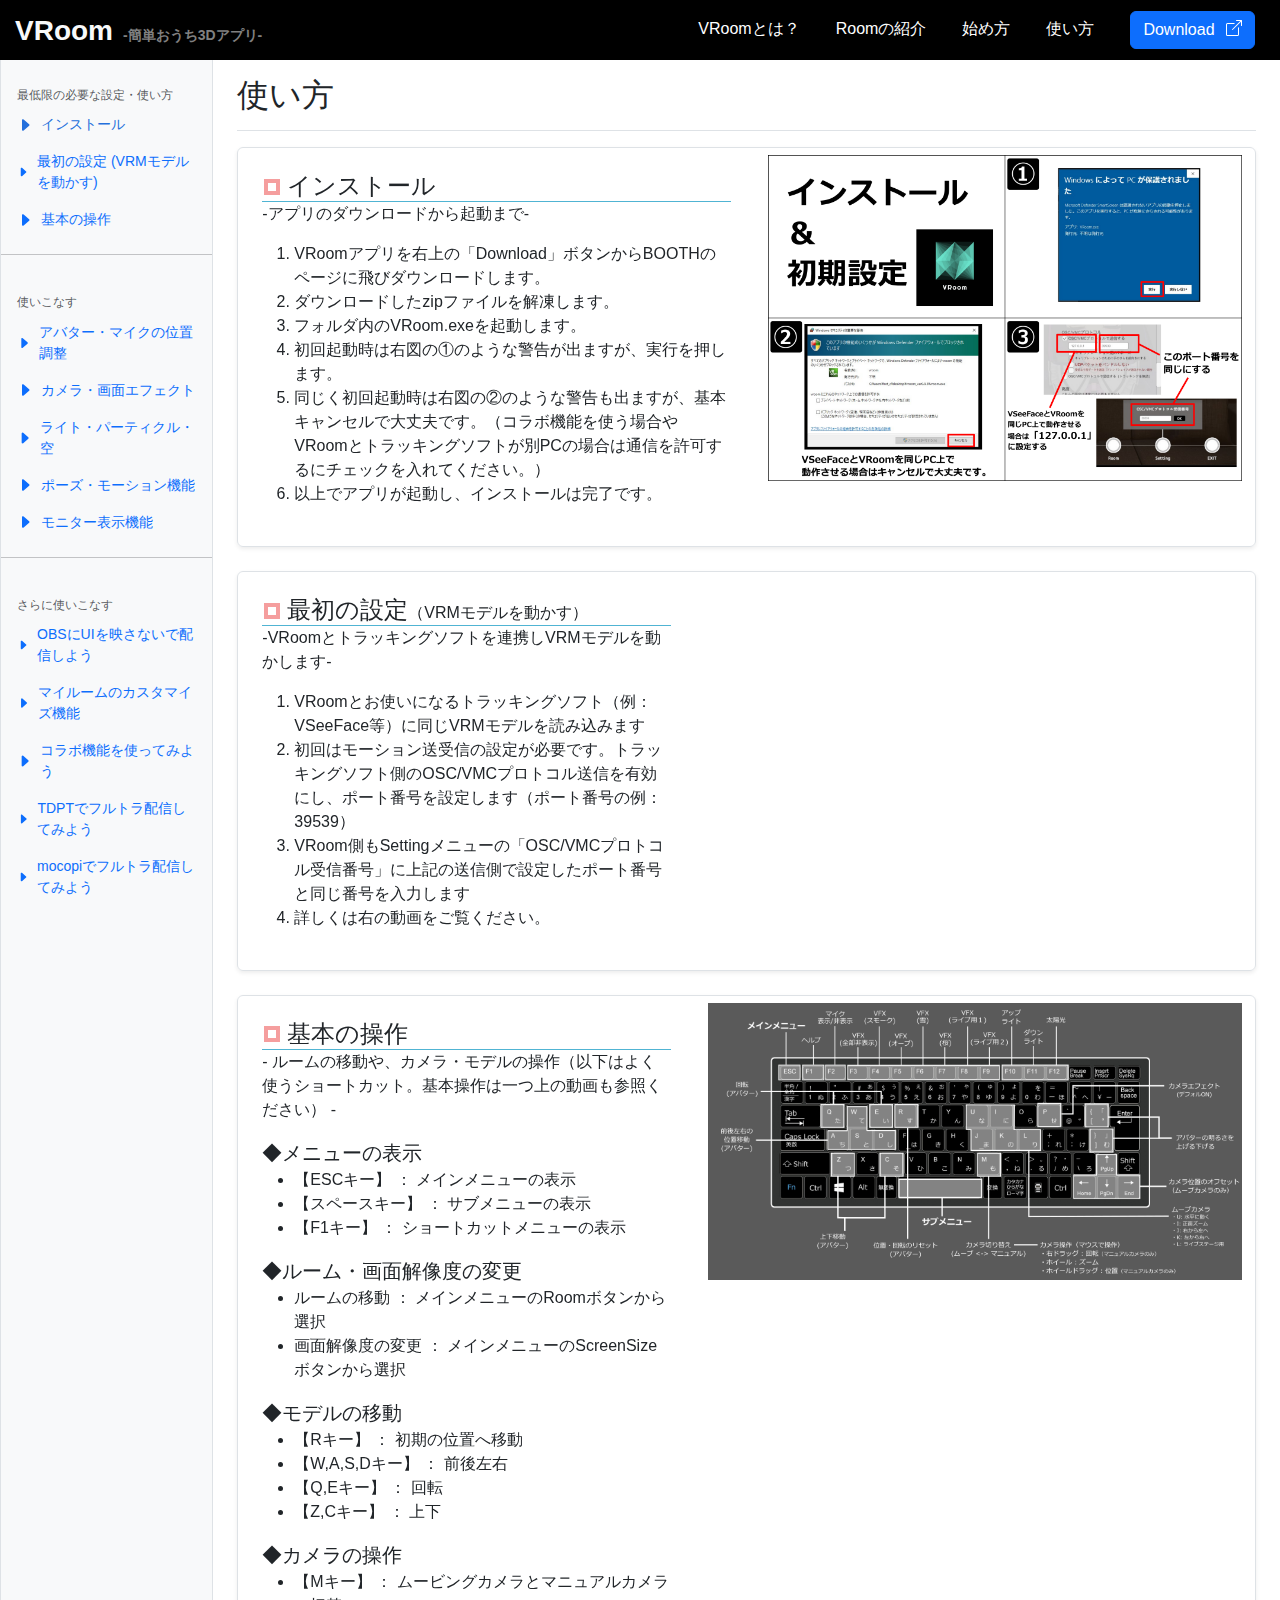
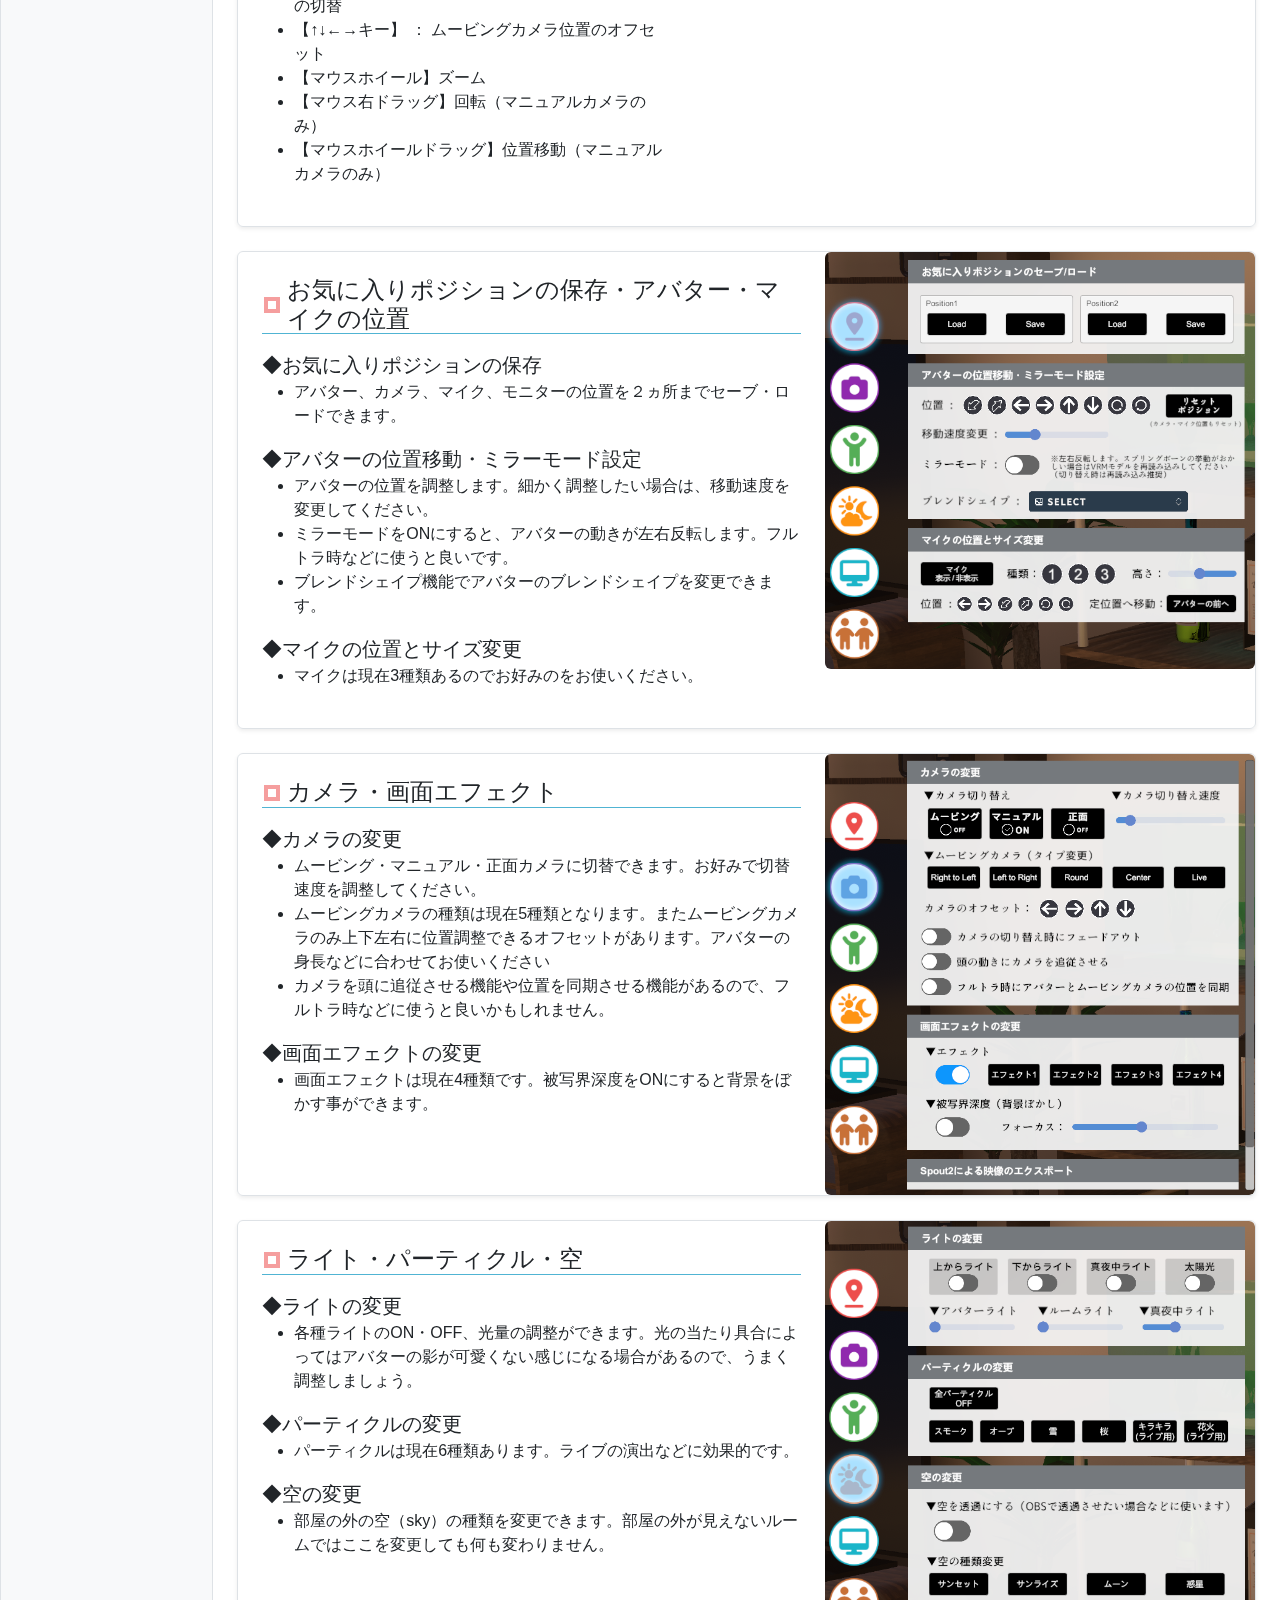
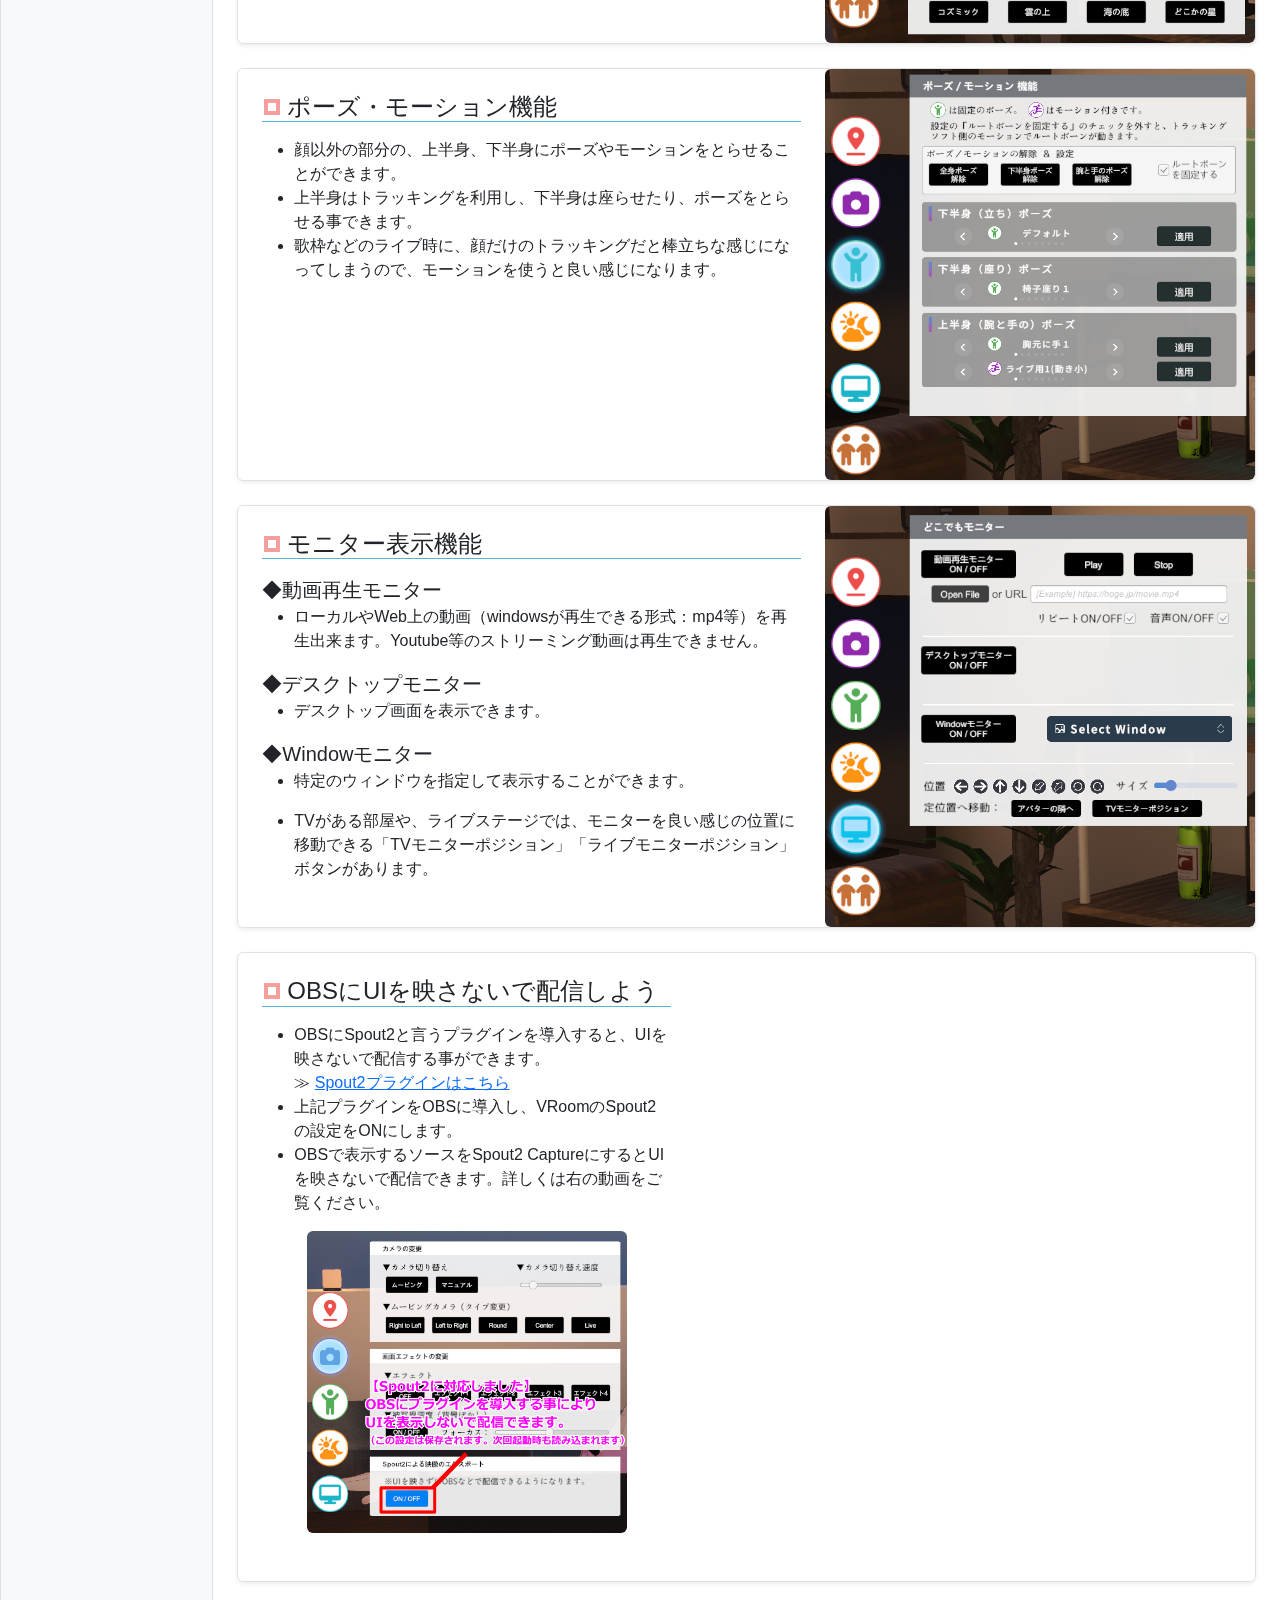
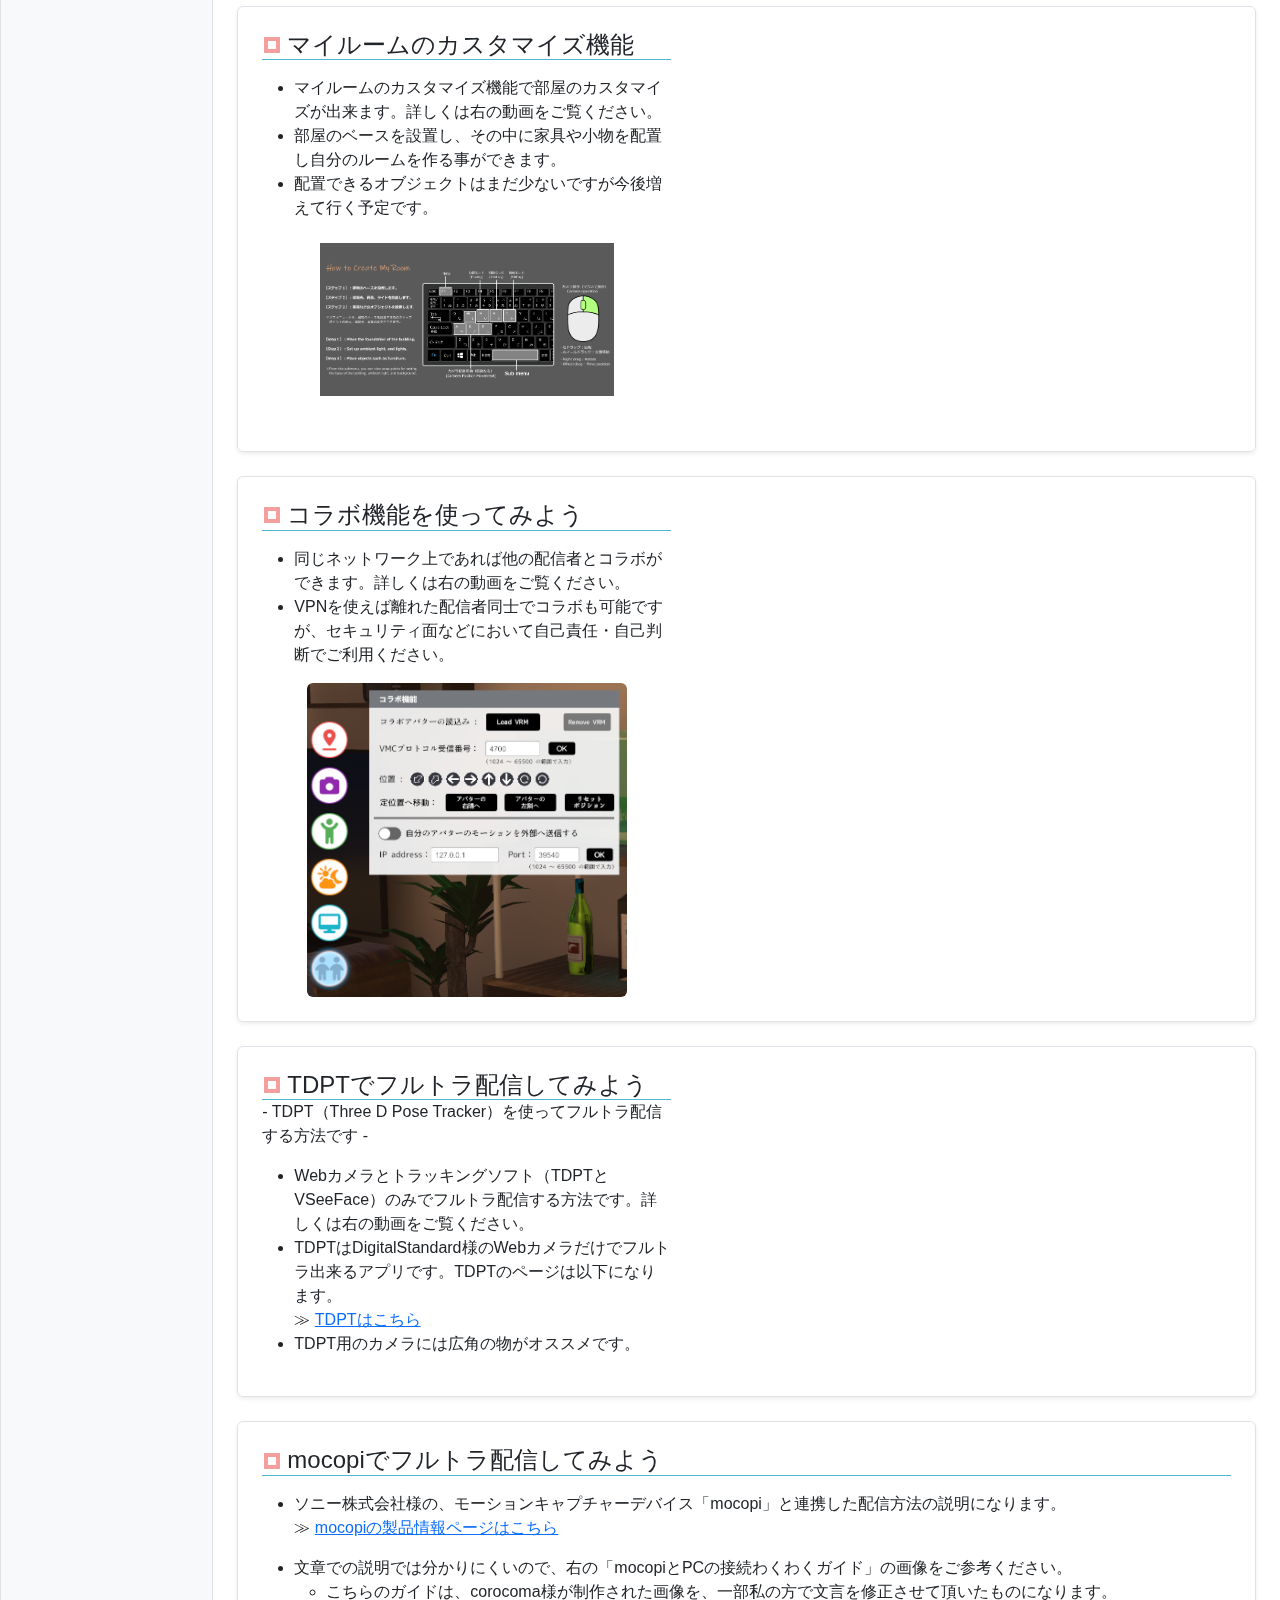
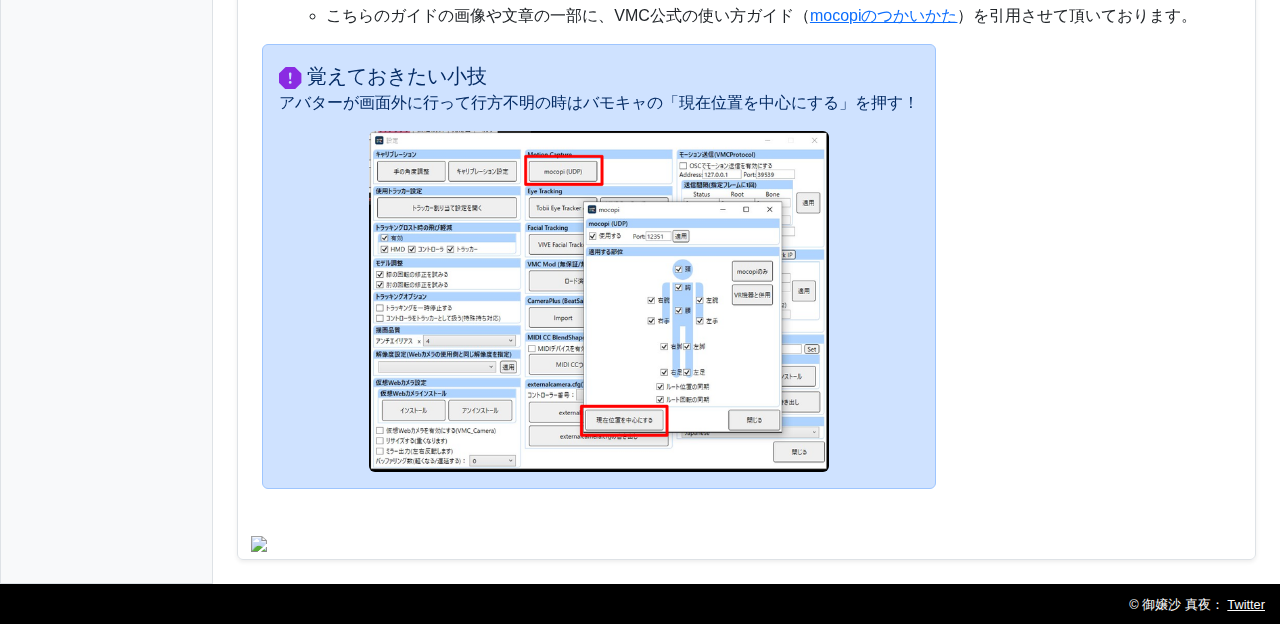
==== howto.html @ 3492fc5d "first release" ====
<!DOCTYPE html>
<html lang="ja">

<head>
  <title>VRoomの紹介</title>
  <link href="./bootstrap/bootstrap.min.css" rel="stylesheet" />
  <script src="./bootstrap/bootstrap.bundle.min.js"></script>
  <link rel="stylesheet" href="./main.css" />
</head>

<body>

  <div class="header fixed-top">
    <div class="float-start header_title"><a class="link-light" style="text-decoration: none;"
        href="./index.html">VRoom<span class="header_subtitle">-簡単おうち3Dアプリ-</span></a></div>
    <div class="float-end">
      <ul class="nav nav-underline">
        <li class="nav-item">
          <a class="nav-link" href="./index.html#1">VRoomとは？</a>
        </li>
        <li class="nav-item">
          <a class="nav-link" href="./index.html#2">Roomの紹介</a>
        </li>
        <li class="nav-item">
          <a class="nav-link" href="./index.html#3">始め方</a>
        </li>
        <li class="nav-item">
          <a class="nav-link" href="./howto.html">使い方</a>
        </li>
        <li class="nav-item">
          <a class="btn btn-primary" href="https://ojousamaya.booth.pm/items/3949561" target="_blank"
            rel="noopener noreferrer">Download
            <svg xmlns="http://www.w3.org/2000/svg" width="16" height="16" style="margin:0 0 5px 7px;"
              fill="currentColor" class="bi bi-box-arrow-up-right" viewBox="0 0 16 16">
              <path fill-rule="evenodd"
                d="M8.636 3.5a.5.5 0 0 0-.5-.5H1.5A1.5 1.5 0 0 0 0 4.5v10A1.5 1.5 0 0 0 1.5 16h10a1.5 1.5 0 0 0 1.5-1.5V7.864a.5.5 0 0 0-1 0V14.5a.5.5 0 0 1-.5.5h-10a.5.5 0 0 1-.5-.5v-10a.5.5 0 0 1 .5-.5h6.636a.5.5 0 0 0 .5-.5z" />
              <path fill-rule="evenodd"
                d="M16 .5a.5.5 0 0 0-.5-.5h-5a.5.5 0 0 0 0 1h3.793L6.146 9.146a.5.5 0 1 0 .708.708L15 1.707V5.5a.5.5 0 0 0 1 0v-5z" />
            </svg>
          </a>
        </li>
      </ul>
    </div>
  </div>

  <div class="container-fluid">
    <div class="row">
      <div class="sidebar border border-right col-md-3 col-lg-2 p-0 bg-body-tertiary">
        <div class="offcanvas-lg offcanvas-end bg-body-tertiary" tabindex="-1" id="sidebarMenu"
          aria-labelledby="sidebarMenuLabel">
          <div class="offcanvas-header">
            <h5 class="offcanvas-title" id="sidebarMenuLabel">Company name</h5>
            <button type="button" class="btn-close" data-bs-dismiss="offcanvas" data-bs-target="#sidebarMenu"
              aria-label="Close"></button>
          </div>
          <div class="offcanvas-body d-md-flex flex-column p-0 pt-lg-3 overflow-y-auto">
            <ul class="nav flex-column">

              <h6
                class="sidebar-heading d-flex justify-content-between align-items-center px-3 mt-4 mb-1 text-body-secondary text-uppercase">
                <span>最低限の必要な設定・使い方</span>
              </h6>
              <li class="nav-item">
                <a class="nav-link d-flex align-items-center gap-2 active" aria-current="page" href="#install">
                  <svg xmlns="http://www.w3.org/2000/svg" width="16" height="16" fill="currentColor"
                    class="bi bi-caret-right-fill" viewBox="0 0 16 16">
                    <path
                      d="m12.14 8.753-5.482 4.796c-.646.566-1.658.106-1.658-.753V3.204a1 1 0 0 1 1.659-.753l5.48 4.796a1 1 0 0 1 0 1.506z" />
                  </svg>
                  インストール
                </a>
              </li>
              <li class="nav-item">
                <a class="nav-link d-flex align-items-center gap-2" href="#first">
                  <svg xmlns="http://www.w3.org/2000/svg" width="16" height="16" fill="currentColor"
                    class="bi bi-caret-right-fill" viewBox="0 0 16 16">
                    <path
                      d="m12.14 8.753-5.482 4.796c-.646.566-1.658.106-1.658-.753V3.204a1 1 0 0 1 1.659-.753l5.48 4.796a1 1 0 0 1 0 1.506z" />
                  </svg>
                  最初の設定 (VRMモデルを動かす)
                </a>
              </li>
              <li class="nav-item">
                <a class="nav-link d-flex align-items-center gap-2" href="#basic">
                  <svg xmlns="http://www.w3.org/2000/svg" width="16" height="16" fill="currentColor"
                    class="bi bi-caret-right-fill" viewBox="0 0 16 16">
                    <path
                      d="m12.14 8.753-5.482 4.796c-.646.566-1.658.106-1.658-.753V3.204a1 1 0 0 1 1.659-.753l5.48 4.796a1 1 0 0 1 0 1.506z" />
                  </svg>
                  基本の操作
                </a>
              </li>

              <hr class="my-3">
              <h6
                class="sidebar-heading d-flex justify-content-between align-items-center px-3 mt-4 mb-1 text-body-secondary text-uppercase">
                <span>使いこなす</span>
              </h6>
              <li class="nav-item">
                <a class="nav-link d-flex align-items-center gap-2" href="#avatar">
                  <svg xmlns="http://www.w3.org/2000/svg" width="16" height="16" fill="currentColor"
                    class="bi bi-caret-right-fill" viewBox="0 0 16 16">
                    <path
                      d="m12.14 8.753-5.482 4.796c-.646.566-1.658.106-1.658-.753V3.204a1 1 0 0 1 1.659-.753l5.48 4.796a1 1 0 0 1 0 1.506z" />
                  </svg>
                  アバター・マイクの位置調整
                </a>
              </li>
              <li class="nav-item">
                <a class="nav-link d-flex align-items-center gap-2" href="#camera">
                  <svg xmlns="http://www.w3.org/2000/svg" width="16" height="16" fill="currentColor"
                    class="bi bi-caret-right-fill" viewBox="0 0 16 16">
                    <path
                      d="m12.14 8.753-5.482 4.796c-.646.566-1.658.106-1.658-.753V3.204a1 1 0 0 1 1.659-.753l5.48 4.796a1 1 0 0 1 0 1.506z" />
                  </svg>
                  カメラ・画面エフェクト
                </a>
              </li>
              <li class="nav-item">
                <a class="nav-link d-flex align-items-center gap-2" href="#light">
                  <svg xmlns="http://www.w3.org/2000/svg" width="16" height="16" fill="currentColor"
                    class="bi bi-caret-right-fill" viewBox="0 0 16 16">
                    <path
                      d="m12.14 8.753-5.482 4.796c-.646.566-1.658.106-1.658-.753V3.204a1 1 0 0 1 1.659-.753l5.48 4.796a1 1 0 0 1 0 1.506z" />
                  </svg>
                  ライト・パーティクル・空
                </a>
              </li>
              <li class="nav-item">
                <a class="nav-link d-flex align-items-center gap-2" href="#pose">
                  <svg xmlns="http://www.w3.org/2000/svg" width="16" height="16" fill="currentColor"
                    class="bi bi-caret-right-fill" viewBox="0 0 16 16">
                    <path
                      d="m12.14 8.753-5.482 4.796c-.646.566-1.658.106-1.658-.753V3.204a1 1 0 0 1 1.659-.753l5.48 4.796a1 1 0 0 1 0 1.506z" />
                  </svg>
                  ポーズ・モーション機能
                </a>
              </li>
              <li class="nav-item">
                <a class="nav-link d-flex align-items-center gap-2" href="#monitor">
                  <svg xmlns="http://www.w3.org/2000/svg" width="16" height="16" fill="currentColor"
                    class="bi bi-caret-right-fill" viewBox="0 0 16 16">
                    <path
                      d="m12.14 8.753-5.482 4.796c-.646.566-1.658.106-1.658-.753V3.204a1 1 0 0 1 1.659-.753l5.48 4.796a1 1 0 0 1 0 1.506z" />
                  </svg>
                  モニター表示機能
                </a>
              </li>

              <hr class="my-3">
              <h6
                class="sidebar-heading d-flex justify-content-between align-items-center px-3 mt-4 mb-1 text-body-secondary text-uppercase">
                <span>さらに使いこなす</span>
              </h6>
              <li class="nav-item">
                <a class="nav-link d-flex align-items-center gap-2" href="#spout">
                  <svg xmlns="http://www.w3.org/2000/svg" width="16" height="16" fill="currentColor"
                    class="bi bi-caret-right-fill" viewBox="0 0 16 16">
                    <path
                      d="m12.14 8.753-5.482 4.796c-.646.566-1.658.106-1.658-.753V3.204a1 1 0 0 1 1.659-.753l5.48 4.796a1 1 0 0 1 0 1.506z" />
                  </svg>
                  OBSにUIを映さないで配信しよう
                </a>
              </li>
              <li class="nav-item">
                <a class="nav-link d-flex align-items-center gap-2" href="#customize">
                  <svg xmlns="http://www.w3.org/2000/svg" width="16" height="16" fill="currentColor"
                    class="bi bi-caret-right-fill" viewBox="0 0 16 16">
                    <path
                      d="m12.14 8.753-5.482 4.796c-.646.566-1.658.106-1.658-.753V3.204a1 1 0 0 1 1.659-.753l5.48 4.796a1 1 0 0 1 0 1.506z" />
                  </svg>
                  マイルームのカスタマイズ機能
                </a>
              </li>
              <li class="nav-item">
                <a class="nav-link d-flex align-items-center gap-2" href="#collabo">
                  <svg xmlns="http://www.w3.org/2000/svg" width="16" height="16" fill="currentColor"
                    class="bi bi-caret-right-fill" viewBox="0 0 16 16">
                    <path
                      d="m12.14 8.753-5.482 4.796c-.646.566-1.658.106-1.658-.753V3.204a1 1 0 0 1 1.659-.753l5.48 4.796a1 1 0 0 1 0 1.506z" />
                  </svg>
                  コラボ機能を使ってみよう
                </a>
              </li>
              <li class="nav-item">
                <a class="nav-link d-flex align-items-center gap-2" href="#tdpt_full">
                  <svg xmlns="http://www.w3.org/2000/svg" width="16" height="16" fill="currentColor"
                    class="bi bi-caret-right-fill" viewBox="0 0 16 16">
                    <path
                      d="m12.14 8.753-5.482 4.796c-.646.566-1.658.106-1.658-.753V3.204a1 1 0 0 1 1.659-.753l5.48 4.796a1 1 0 0 1 0 1.506z" />
                  </svg>
                  TDPTでフルトラ配信してみよう
                </a>
              </li>
              <li class="nav-item">
                <a class="nav-link d-flex align-items-center gap-2" href="#">
                  <svg xmlns="http://www.w3.org/2000/svg" width="16" height="16" fill="currentColor"
                    class="bi bi-caret-right-fill" viewBox="0 0 16 16">
                    <path
                      d="m12.14 8.753-5.482 4.796c-.646.566-1.658.106-1.658-.753V3.204a1 1 0 0 1 1.659-.753l5.48 4.796a1 1 0 0 1 0 1.506z" />
                  </svg>
                  mocopiでフルトラ配信してみよう
                </a>
              </li>


            </ul>
          </div>
        </div>
      </div>

      <main class="howto col-md-9 ms-sm-auto col-lg-10 px-md-4">
        <div
          class="d-flex justify-content-between flex-wrap flex-md-nowrap align-items-center pt-3 pb-2 mb-3 border-bottom"
          style="margin-top: 60px;">
          <h1 class="h2">使い方</h1>
        </div>

        <div id="install"
          class="row g-0 border rounded overflow-hidden flex-md-row mb-4 shadow-sm h-md-250 position-relative">
          <div class="col p-4 d-flex flex-column position-static">
            <h4 class="mb-0">インストール</h4>
            <p class="card-text mb-6">-アプリのダウンロードから起動まで-</p>
            <ol>
              <li>VRoomアプリを右上の「Download」ボタンからBOOTHのページに飛びダウンロードします。</li>
              <li>ダウンロードしたzipファイルを解凍します。</li>
              <li>フォルダ内のVRoom.exeを起動します。</li>
              <li>初回起動時は右図の①のような警告が出ますが、実行を押します。</li>
              <li>同じく初回起動時は右図の②のような警告も出ますが、基本キャンセルで大丈夫です。（コラボ機能を使う場合やVRoomとトラッキングソフトが別PCの場合は通信を許可するにチェックを入れてください。）</li>
              <li>以上でアプリが起動し、インストールは完了です。</li>
            </ol>
          </div>
          <div class="col-auto d-none d-lg-block">
            <img src="./images/install.png" data-bs-toggle="modal" data-bs-target="#installModal"
              class="btn d-block rounded mx-auto" width="500px" />
            <!-- Modal -->
            <div class="modal fade" id="installModal" tabindex="-1" aria-labelledby="installModalLabel"
              aria-hidden="true">
              <div class="modal-dialog modal-dialog-centered modal-xl">
                <div class="modal-content">
                  <div class="modal-header">
                    <button type="button" class="btn-close" data-bs-dismiss="modal" aria-label="Close"></button>
                  </div>
                  <div class="modal-body">
                    <img src="./images/install.png" width="100%" />
                  </div>
                </div>
              </div>
            </div>
          </div>
        </div>

        <div id="first"
          class="row g-0 border rounded overflow-hidden flex-md-row mb-4 shadow-sm h-md-250 position-relative">
          <div class="col p-4 d-flex flex-column position-static">
            <h4 class="mb-0">最初の設定<span style="font-size: 1rem;">（VRMモデルを動かす）</span></h4>
            <p class="card-text mb-6">-VRoomとトラッキングソフトを連携しVRMモデルを動かします-</p>
            <ol>
              <li>VRoomとお使いになるトラッキングソフト（例：VSeeFace等）に同じVRMモデルを読み込みます</li>
              <li>初回はモーション送受信の設定が必要です。トラッキングソフト側のOSC/VMCプロトコル送信を有効にし、ポート番号を設定します（ポート番号の例：39539）</li>
              <li>VRoom側もSettingメニューの「OSC/VMCプロトコル受信番号」に上記の送信側で設定したポート番号と同じ番号を入力します</li>
              <li>詳しくは右の動画をご覧ください。</li>
            </ol>
          </div>
          <div class="col-auto d-none d-lg-block">
            <iframe width="560" height="315" src="https://www.youtube.com/embed/WqyKsL5DUWA?si=1Ex30fjyi0sqAFz3"
              title="YouTube video player" frameborder="0"
              allow="accelerometer; autoplay; clipboard-write; encrypted-media; gyroscope; picture-in-picture; web-share"
              allowfullscreen></iframe>
          </div>
        </div>

        <div id="basic"
          class="row g-0 border rounded overflow-hidden flex-md-row mb-4 shadow-sm h-md-250 position-relative">
          <div class="col p-4 d-flex flex-column position-static">
            <h4 class="mb-0">基本の操作</h4>
            <p class="card-text mb-6">- ルームの移動や、カメラ・モデルの操作（以下はよく使うショートカット。基本操作は一つ上の動画も参照ください） -</p>
            <div class="lead">◆メニューの表示</div>
            <ul>
              <li>【ESCキー】 ： メインメニューの表示</li>
              <li>【スペースキー】 ： サブメニューの表示</li>
              <li>【F1キー】 ： ショートカットメニューの表示</li>
            </ul>
            <div class="lead">◆ルーム・画面解像度の変更</div>
            <ul>
              <li>ルームの移動 ： メインメニューのRoomボタンから選択</li>
              <li>画面解像度の変更 ： メインメニューのScreenSizeボタンから選択</li>
            </ul>
            <div class="lead">◆モデルの移動</div>
            <ul>
              <li>【Rキー】 ： 初期の位置へ移動</li>
              <li>【W,A,S,Dキー】 ： 前後左右</li>
              <li>【Q,Eキー】 ： 回転</li>
              <li>【Z,Cキー】 ： 上下</li>
            </ul>
            <div class="lead">◆カメラの操作</div>
            <ul>
              <li>【Mキー】 ： ムービングカメラとマニュアルカメラの切替</li>
              <li>【↑↓←→キー】 ： ムービングカメラ位置のオフセット</li>
              <li>【マウスホイール】ズーム</li>
              <li>【マウス右ドラッグ】回転（マニュアルカメラのみ）</li>
              <li>【マウスホイールドラッグ】位置移動（マニュアルカメラのみ）</li>
            </ul>
          </div>
          <div class="col-auto d-none d-lg-block">
            <img src="./images/shortcut.png" data-bs-toggle="modal" data-bs-target="#shortcutlModal"
              class="btn d-block rounded mx-auto" width="560px" />
            <!-- Modal -->
            <div class="modal fade" id="shortcutlModal" tabindex="-1" aria-hidden="true">
              <div class="modal-dialog modal-dialog-centered modal-xl">
                <div class="modal-content">
                  <div class="modal-header">
                    <button type="button" class="btn-close" data-bs-dismiss="modal" aria-label="Close"></button>
                  </div>
                  <div class="modal-body">
                    <img src="./images/shortcut.png" width="100%" />
                  </div>
                </div>
              </div>
            </div>
          </div>
        </div>

        <div id="avatar"
          class="row g-0 border rounded overflow-hidden flex-md-row mb-4 shadow-sm h-md-250 position-relative">
          <div class="col p-4 d-flex flex-column position-static">
            <h4 class="mb-0">お気に入りポジションの保存・アバター・マイクの位置</h4>
            <p class="card-text mb-6"></p>
            <div class="lead">◆お気に入りポジションの保存</div>
            <ul>
              <li>アバター、カメラ、マイク、モニターの位置を２ヵ所までセーブ・ロードできます。</li>
            </ul>
            <div class="lead">◆アバターの位置移動・ミラーモード設定</div>
            <ul>
              <li>アバターの位置を調整します。細かく調整したい場合は、移動速度を変更してください。</li>
              <li>ミラーモードをONにすると、アバターの動きが左右反転します。フルトラ時などに使うと良いです。</li>
              <li>ブレンドシェイプ機能でアバターのブレンドシェイプを変更できます。</li>
            </ul>
            <div class="lead">◆マイクの位置とサイズ変更</div>
            <ul>
              <li>マイクは現在3種類あるのでお好みのをお使いください。</li>
            </ul>
          </div>
          <div class="col-auto d-none d-lg-block">
            <img src="./images/avatar.png" class="d-block rounded mx-auto" width="430px" />
          </div>
        </div>

        <div id="camera"
          class="row g-0 border rounded overflow-hidden flex-md-row mb-4 shadow-sm h-md-250 position-relative">
          <div class="col p-4 d-flex flex-column position-static">
            <h4 class="mb-0">カメラ・画面エフェクト</h4>
            <p class="card-text mb-6"></p>
            <div class="lead">◆カメラの変更</div>
            <ul>
              <li>ムービング・マニュアル・正面カメラに切替できます。お好みで切替速度を調整してください。</li>
              <li>ムービングカメラの種類は現在5種類となります。またムービングカメラのみ上下左右に位置調整できるオフセットがあります。アバターの身長などに合わせてお使いください</li>
              <li>カメラを頭に追従させる機能や位置を同期させる機能があるので、フルトラ時などに使うと良いかもしれません。</li>
            </ul>
            <div class="lead">◆画面エフェクトの変更</div>
            <ul>
              <li>画面エフェクトは現在4種類です。被写界深度をONにすると背景をぼかす事ができます。</li>
            </ul>
          </div>
          <div class="col-auto d-none d-lg-block">
            <img src="./images/camera.png" class="d-block rounded mx-auto" width="430px" />
          </div>
        </div>

        <div id="light"
          class="row g-0 border rounded overflow-hidden flex-md-row mb-4 shadow-sm h-md-250 position-relative">
          <div class="col p-4 d-flex flex-column position-static">
            <h4 class="mb-0">ライト・パーティクル・空</h4>
            <p class="card-text mb-6"></p>
            <div class="lead">◆ライトの変更</div>
            <ul>
              <li>各種ライトのON・OFF、光量の調整ができます。光の当たり具合によってはアバターの影が可愛くない感じになる場合があるので、うまく調整しましょう。</li>
            </ul>
            <div class="lead">◆パーティクルの変更</div>
            <ul>
              <li>パーティクルは現在6種類あります。ライブの演出などに効果的です。</li>
            </ul>
            <div class="lead">◆空の変更</div>
            <ul>
              <li>部屋の外の空（sky）の種類を変更できます。部屋の外が見えないルームではここを変更しても何も変わりません。</li>
            </ul>
          </div>
          <div class="col-auto d-none d-lg-block">
            <img src="./images/light.png" class="d-block rounded mx-auto" width="430px" />
          </div>
        </div>

        <div id="pose"
          class="row g-0 border rounded overflow-hidden flex-md-row mb-4 shadow-sm h-md-250 position-relative">
          <div class="col p-4 d-flex flex-column position-static">
            <h4 class="mb-0">ポーズ・モーション機能</h4>
            <p class="card-text mb-6"></p>
            <ul>
              <li>顔以外の部分の、上半身、下半身にポーズやモーションをとらせることができます。</li>
              <li>上半身はトラッキングを利用し、下半身は座らせたり、ポーズをとらせる事できます。</li>
              <li>歌枠などのライブ時に、顔だけのトラッキングだと棒立ちな感じになってしまうので、モーションを使うと良い感じになります。</li>
            </ul>
          </div>
          <div class="col-auto d-none d-lg-block">
            <img src="./images/pose.png" class="d-block rounded mx-auto" width="430px" />
          </div>
        </div>

        <div id="monitor"
          class="row g-0 border rounded overflow-hidden flex-md-row mb-4 shadow-sm h-md-250 position-relative">
          <div class="col p-4 d-flex flex-column position-static">
            <h4 class="mb-0">モニター表示機能</h4>
            <p class="card-text mb-6"></p>
            <div class="lead">◆動画再生モニター</div>
            <ul>
              <li>ローカルやWeb上の動画（windowsが再生できる形式：mp4等）を再生出来ます。Youtube等のストリーミング動画は再生できません。</li>
            </ul>
            <div class="lead">◆デスクトップモニター</div>
            <ul>
              <li>デスクトップ画面を表示できます。</li>
            </ul>
            <div class="lead">◆Windowモニター</div>
            <ul>
              <li>特定のウィンドウを指定して表示することができます。</li>
            </ul>
            <ul>
              <li>TVがある部屋や、ライブステージでは、モニターを良い感じの位置に移動できる「TVモニターポジション」「ライブモニターポジション」ボタンがあります。</li>
            </ul>
          </div>
          <div class="col-auto d-none d-lg-block">
            <img src="./images/monitor.png" class="d-block rounded mx-auto" width="430px" />
          </div>
        </div>

        <div id="spout"
          class="row g-0 border rounded overflow-hidden flex-md-row mb-4 shadow-sm h-md-250 position-relative">
          <div class="col p-4 d-flex flex-column position-static">
            <h4 class="mb-0">OBSにUIを映さないで配信しよう</h4>
            <p class="card-text mb-6"></p>
            <ul>
              <li>OBSにSpout2と言うプラグインを導入すると、UIを映さないで配信する事ができます。<br />
                ≫ <a href="https://github.com/Off-World-Live/obs-spout2-plugin/releases" target="_blank"
                  rel="noopener noreferrer">Spout2プラグインはこちら</a></li>
              <li>上記プラグインをOBSに導入し、VRoomのSpout2の設定をONにします。</li>
              <li>OBSで表示するソースをSpout2 CaptureにするとUIを映さないで配信できます。詳しくは右の動画をご覧ください。</li>
            </ul>
            <img src="./images/spout.png" class="d-block rounded mx-auto" width="320px" /><br />
          </div>
          <div class="col-auto d-none d-lg-block">
            <iframe width="560" height="315" src="https://www.youtube.com/embed/_XKl6-BYN8M?si=95vYWMEVdZ9kSv9m"
              title="YouTube video player" frameborder="0"
              allow="accelerometer; autoplay; clipboard-write; encrypted-media; gyroscope; picture-in-picture; web-share"
              allowfullscreen></iframe>
          </div>
        </div>

        <div id="customize"
          class="row g-0 border rounded overflow-hidden flex-md-row mb-4 shadow-sm h-md-250 position-relative">
          <div class="col p-4 d-flex flex-column position-static">
            <h4 class="mb-0">マイルームのカスタマイズ機能</h4>
            <p class="card-text mb-6"></p>
            <ul>
              <li>マイルームのカスタマイズ機能で部屋のカスタマイズが出来ます。詳しくは右の動画をご覧ください。</li>
              <li>部屋のベースを設置し、その中に家具や小物を配置し自分のルームを作る事ができます。</li>
              <li>配置できるオブジェクトはまだ少ないですが今後増えて行く予定です。</li>
            </ul>
            <img src="./images/Custom.png" data-bs-toggle="modal" data-bs-target="#customlModal"
              class="btn d-block rounded mx-auto" width="320px" /><br />
            <!-- Modal -->
            <div class="modal fade" id="customlModal" tabindex="-1" aria-hidden="true">
              <div class="modal-dialog modal-dialog-centered modal-xl">
                <div class="modal-content">
                  <div class="modal-header">
                    <button type="button" class="btn-close" data-bs-dismiss="modal" aria-label="Close"></button>
                  </div>
                  <div class="modal-body">
                    <img src="./images/Custom.png" width="100%" />
                  </div>
                </div>
              </div>
            </div>
          </div>
          <div class="col-auto d-none d-lg-block">
            <iframe width="560" height="315" src="https://www.youtube.com/embed/QtkTBb5yjyE?si=tveruBZmSBWZfxhO"
              title="YouTube video player" frameborder="0"
              allow="accelerometer; autoplay; clipboard-write; encrypted-media; gyroscope; picture-in-picture; web-share"
              allowfullscreen></iframe>
          </div>
        </div>

        <div id="collabo"
          class="row g-0 border rounded overflow-hidden flex-md-row mb-4 shadow-sm h-md-250 position-relative">
          <div class="col p-4 d-flex flex-column position-static">
            <h4 class="mb-0">コラボ機能を使ってみよう</h4>
            <p class="card-text mb-6"></p>
            <ul>
              <li>同じネットワーク上であれば他の配信者とコラボができます。詳しくは右の動画をご覧ください。</li>
              <li>VPNを使えば離れた配信者同士でコラボも可能ですが、セキュリティ面などにおいて自己責任・自己判断でご利用ください。</li>
            </ul>
            <img src="./images/collabo.png" class="d-block rounded mx-auto" width="320px" />
          </div>
          <div class="col-auto d-none d-lg-block">
            <iframe width="560" height="315" src="https://www.youtube.com/embed/qUDvor2fsSQ?si=wwQJN6MLGHhqMcwJ"
              title="YouTube video player" frameborder="0"
              allow="accelerometer; autoplay; clipboard-write; encrypted-media; gyroscope; picture-in-picture; web-share"
              allowfullscreen></iframe>
          </div>
        </div>

        <div id="tdpt_full"
          class="row g-0 border rounded overflow-hidden flex-md-row mb-4 shadow-sm h-md-250 position-relative">
          <div class="col p-4 d-flex flex-column position-static">
            <h4 class="mb-0">TDPTでフルトラ配信してみよう</h4>
            <p class="card-text mb-6">- TDPT（Three D Pose Tracker）を使ってフルトラ配信する方法です -</p>
            <ul>
              <li>Webカメラとトラッキングソフト（TDPTとVSeeFace）のみでフルトラ配信する方法です。詳しくは右の動画をご覧ください。</li>
              <li>TDPTはDigitalStandard様のWebカメラだけでフルトラ出来るアプリです。TDPTのページは以下になります。<br />
                ≫ <a href="https://digital-standard.booth.pm/items/3698596" target="_blank"
                  rel="noopener noreferrer">TDPTはこちら</a>
              </li>
              <li>TDPT用のカメラには広角の物がオススメです。</li>
            </ul>
          </div>
          <div class="col-auto d-none d-lg-block">
            <iframe width="560" height="315" src="https://www.youtube.com/embed/nK-a5Lmama8?si=vbHqQWAIzhHBELSb"
              title="YouTube video player" frameborder="0"
              allow="accelerometer; autoplay; clipboard-write; encrypted-media; gyroscope; picture-in-picture; web-share"
              allowfullscreen></iframe>
          </div>
        </div>


        <div id="" class="row g-0 border rounded overflow-hidden flex-md-row mb-4 shadow-sm h-md-250 position-relative">
          <div class="col p-4 d-flex flex-column position-static">
            <h4 class="mb-0">mocopiでフルトラ配信してみよう</h4>
            <p class="card-text mb-6"></p>
            <ul>
              <li>ソニー株式会社様の、モーションキャプチャーデバイス「mocopi」と連携した配信方法の説明になります。<br />
                ≫ <a href="https://www.sony.jp/mocopi/" target="_blank" rel="noopener noreferrer">mocopiの製品情報ページはこちら</a>
              </li>
            </ul>
            <ul>
              <li>文章での説明では分かりにくいので、右の「mocopiとPCの接続わくわくガイド」の画像をご参考ください。</li>
              <ul>
                <li>こちらのガイドは、corocoma様が制作された画像を、一部私の方で文言を修正させて頂いたものになります。</li>
                <li>こちらのガイドの画像や文章の一部に、VMC公式の使い方ガイド（<a
                    href="https://vmc.info/manual/mocopi%E3%81%AE%E3%81%A4%E3%81%8B%E3%81%84%E3%81%8B%E3%81%9F.html"
                    target="_blank" rel="noopener noreferrer">mocopiのつかいかた</a>）を引用させて頂いております。</li>
              </ul>
            </ul>
            <div class="alert alert-primary" role="alert" style="max-width:fit-content;">
              <div class="lead">
                <svg xmlns="http://www.w3.org/2000/svg" style="width: 1.4rem; height: 1.4rem; color:blueviolet;"
                  width="16" height="16" fill="currentColor" class="bi bi-exclamation-octagon-fill" viewBox="0 0 16 16">
                  <path
                    d="M11.46.146A.5.5 0 0 0 11.107 0H4.893a.5.5 0 0 0-.353.146L.146 4.54A.5.5 0 0 0 0 4.893v6.214a.5.5 0 0 0 .146.353l4.394 4.394a.5.5 0 0 0 .353.146h6.214a.5.5 0 0 0 .353-.146l4.394-4.394a.5.5 0 0 0 .146-.353V4.893a.5.5 0 0 0-.146-.353L11.46.146zM8 4c.535 0 .954.462.9.995l-.35 3.507a.552.552 0 0 1-1.1 0L7.1 4.995A.905.905 0 0 1 8 4zm.002 6a1 1 0 1 1 0 2 1 1 0 0 1 0-2z" />
                </svg>
                覚えておきたい小技
              </div>
              <p>アバターが画面外に行って行方不明の時はバモキャの「現在位置を中心にする」を押す！</p>
              <img src="./images/mocopi_tips.png" class="d-block rounded mx-auto" width="460px" />
            </div>
          </div>
          <div class="col-auto d-none d-lg-block">
            <img src="./images/mocopi.png" data-bs-toggle="modal" data-bs-target="#mocopilModal"
              class="btn d-block rounded mx-auto" width="500px" />
            <!-- Modal -->
            <div class="modal fade" id="mocopilModal" tabindex="-1" aria-hidden="true">
              <div class="modal-dialog modal-dialog-centered modal-xl">
                <div class="modal-content">
                  <div class="modal-header">
                    <button type="button" class="btn-close" data-bs-dismiss="modal" aria-label="Close"></button>
                  </div>
                  <div class="modal-body">
                    <img src="./images/mocopi.png" width="100%" />
                  </div>
                </div>
              </div>
            </div>
          </div>
        </div>

        <!-- <div id="" class="row g-0 border rounded overflow-hidden flex-md-row mb-4 shadow-sm h-md-250 position-relative">
          <div class="col p-4 d-flex flex-column position-static">
            <h4 class="mb-0">hogehoge</h4>
            <p class="card-text mb-6">-fugafuga-</p>
          </div>
          <div class="col-auto d-none d-lg-block">
            <img src="./images/top_001.png" class="d-block rounded mx-auto" width="300px" />
          </div>
        </div> -->

      </main>

    </div>
  </div>

  <div class="footer">
    <div class="float-end">
      © 御嬢沙 真夜：
      <a href="https://twitter.com/ojousa_ma_yo" target="_blank" rel="noopener noreferrer">Twitter</a>
    </div>
  </div>

</body>

</html>
---- main.css ----
body {
    font-family: -apple-system, BlinkMacSystemFont, Avenir, "Helvetica Neue", "Segoe UI", Arial, "ヒラギノ角ゴ ProN", "Hiragino Kaku Gothic ProN", メイリオ, Meiryo, "ＭＳ Ｐゴシック", sans-serif;
}

.header {
    height: 60px;
    line-height: 61px;
    background-color: black;
    color: white;
    padding: 0 15px;
}

.header .nav {
    --bs-nav-link-padding-x: 0;
    --bs-nav-link-padding-y: 0;
    --bs-nav-link-color: white;
    line-height: 57px;
}

.header .nav-item {
    padding: 0 10px;
}

.header .nav-link:hover {
    color: white;
}

.header_title {
    font-size: 28px;
    font-weight: bold;
}

.header_subtitle {
    font-size: 14px;
    color: gray;
    margin-left: 10px;
}

.main {
    padding: 60px 0;
}

.main .content {
    min-height: 500px;
}

.mycarousel {
    padding: 18px 0;
    background-color: silver;
}

.featurette-divider {
    margin: 35px 0;
}

/* index.html */

.top-explain {
    font-size: 1.2rem;
}

/* howto.html */
.howto h4 {
    border-bottom: 1px solid rgb(80, 180, 211);
    padding-left: 25px;
    position: relative;
}

.howto h4::before {
    top: 0px;
    left: 2px;
    content: "";
    position: absolute;
    bottom: 0;
    width: 16px;
    height: 16px;
    border: 4px solid #f59e9e;
    margin: auto;
}

/*
 * Sidebar
 */

.bi {
    display: inline-block;
    width: 1rem;
    height: 1rem;
}

@media (min-width: 768px) {
    .sidebar .offcanvas-lg {
        position: -webkit-sticky;
        position: sticky;
        top: 48px;
    }

    .navbar-search {
        display: block;
    }
}

.sidebar .nav-link {
    font-size: .875rem;
    font-weight: 500;
}

.sidebar .nav-link.active {
    color: #2470dc;
}

.sidebar-heading {
    font-size: .75rem;
}

.footer {
    font-size: 0.8rem;
    height: 40px;
    line-height: 41px;
    padding: 0 15px;
    background-color: black;
    color: white;
}

.footer a {
    color: white;
}
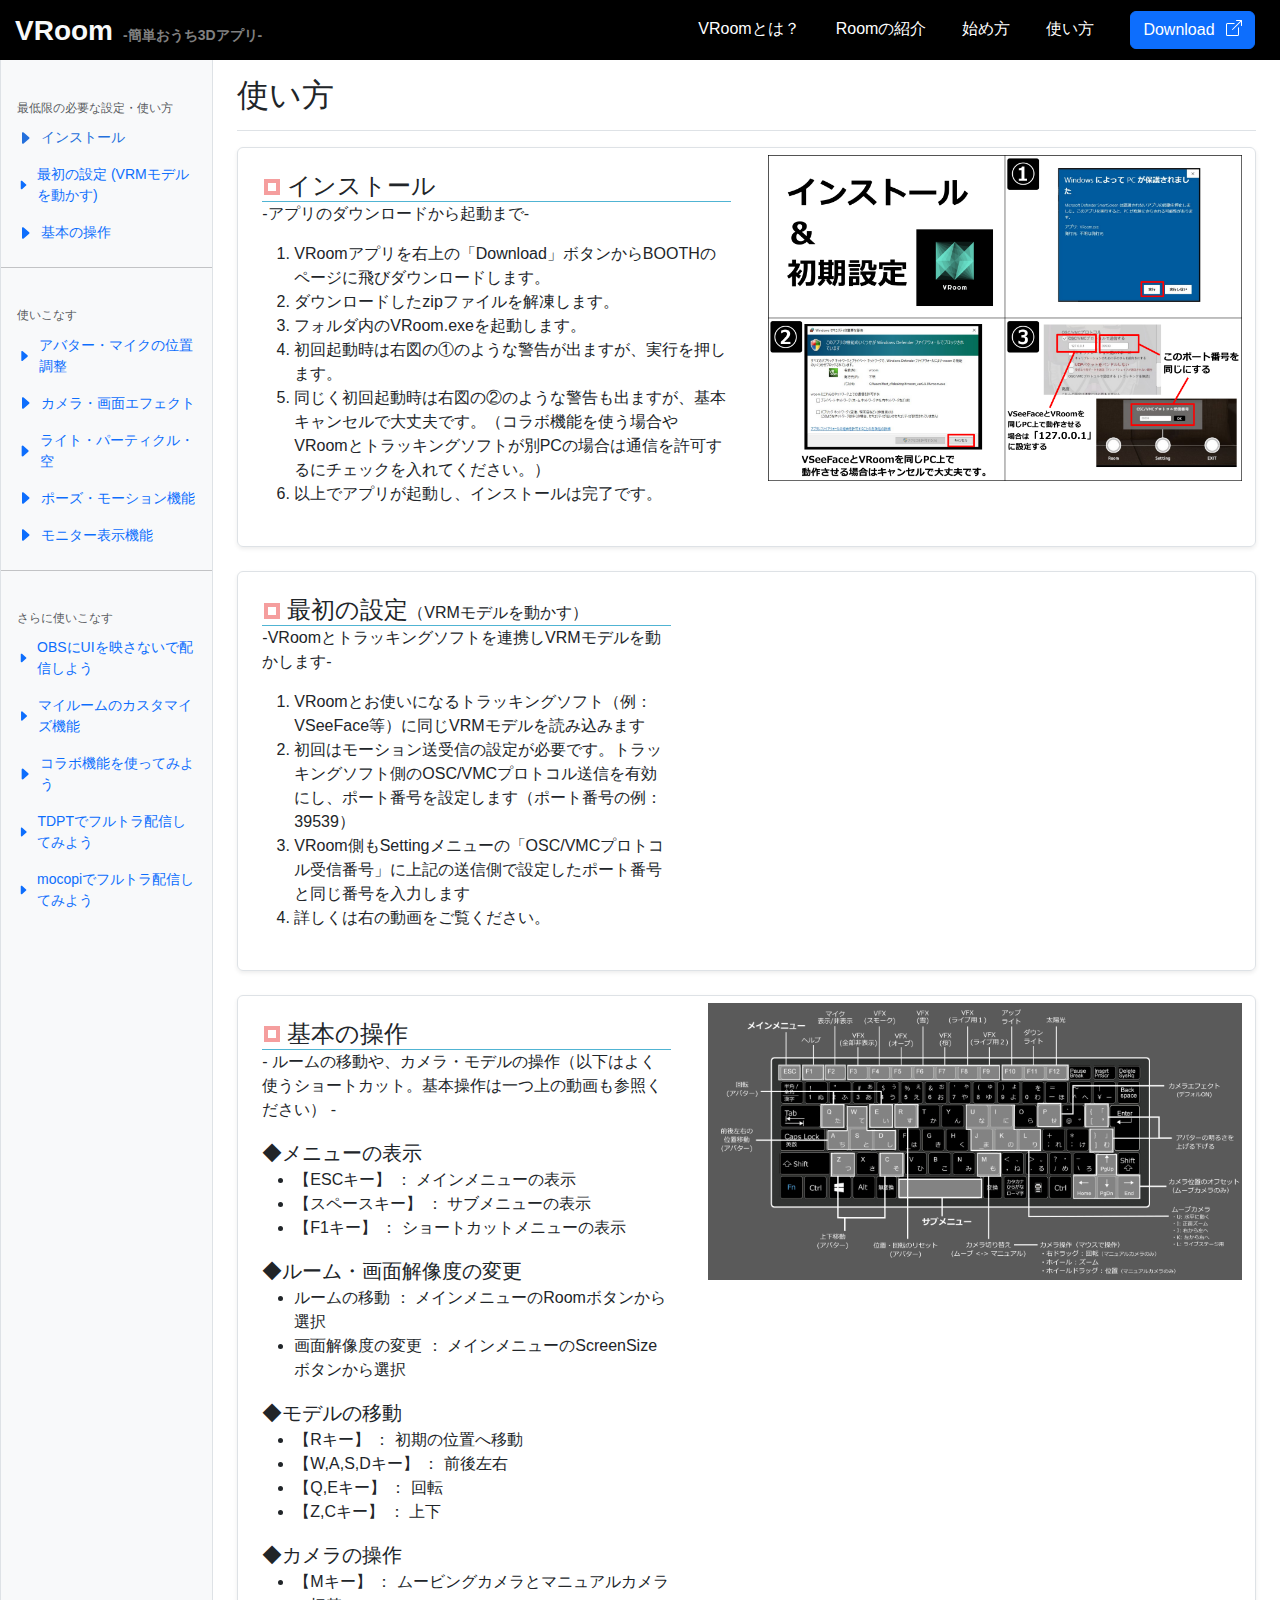
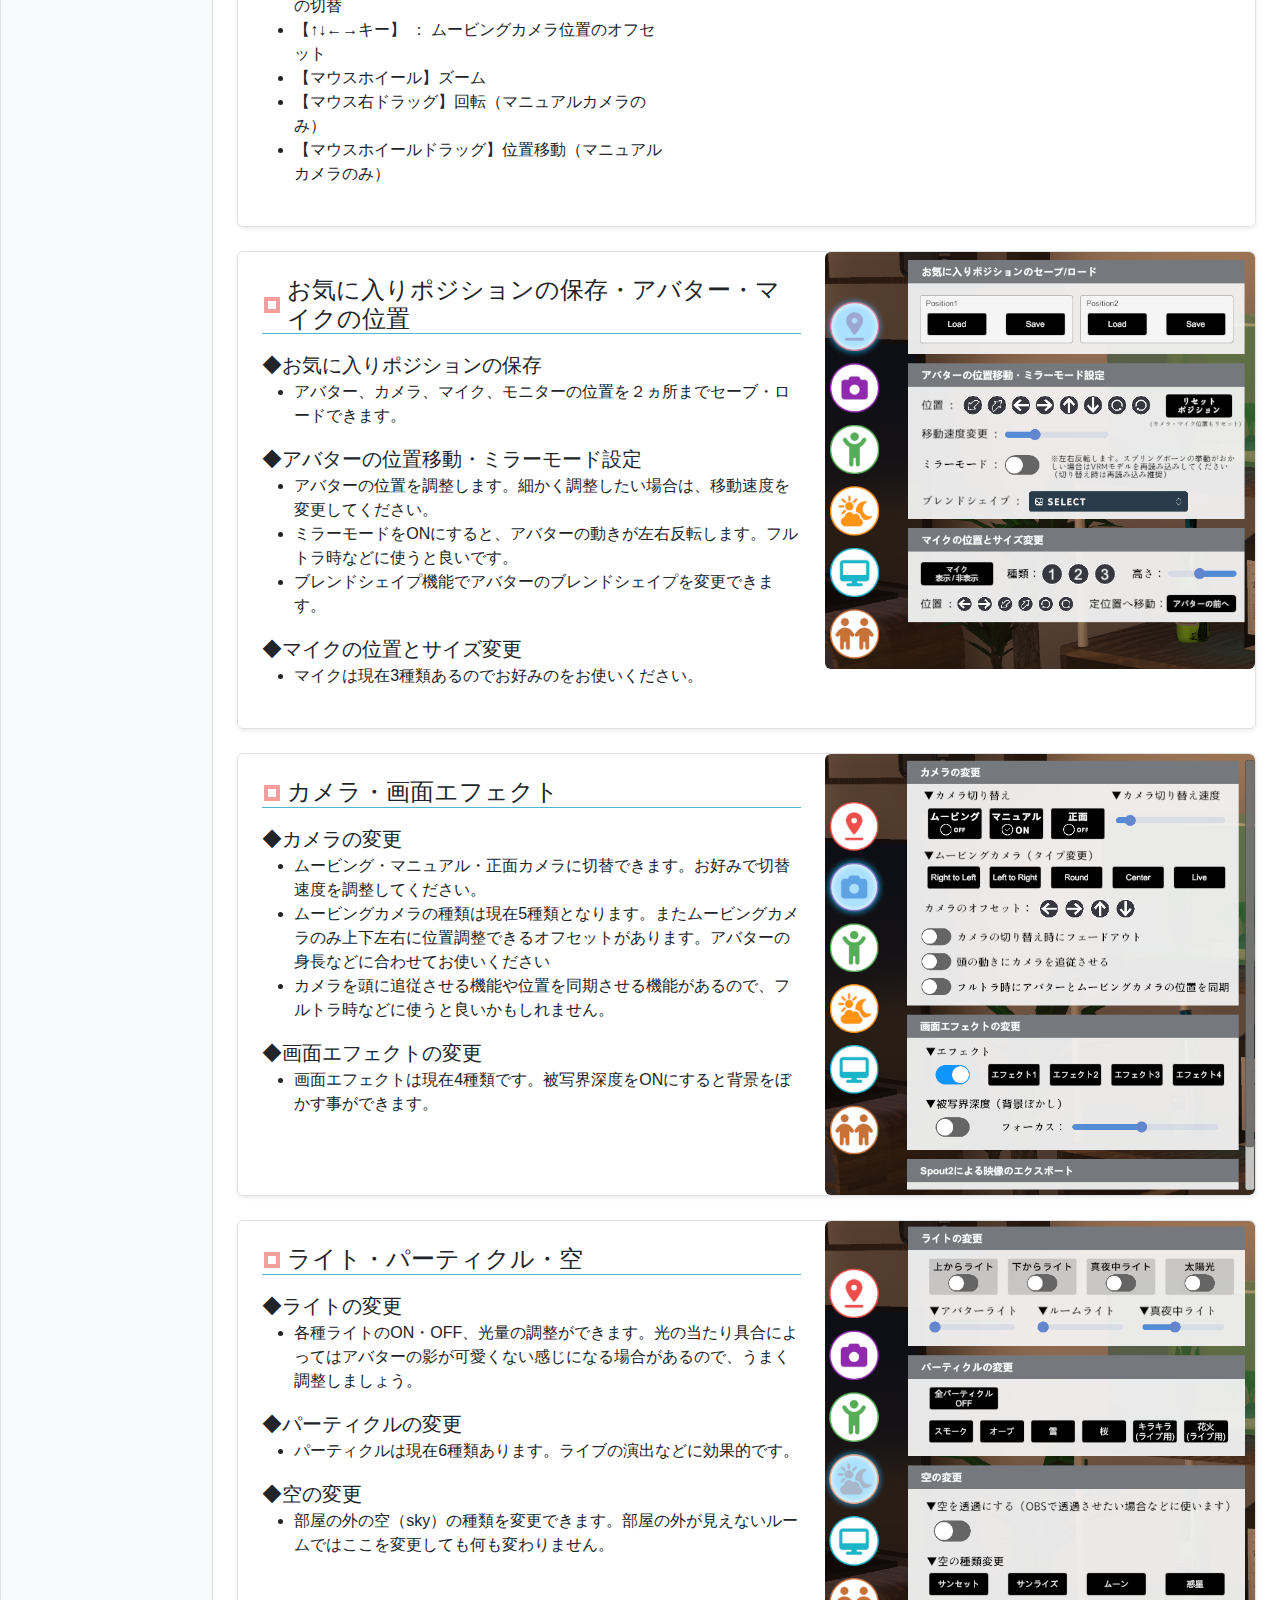
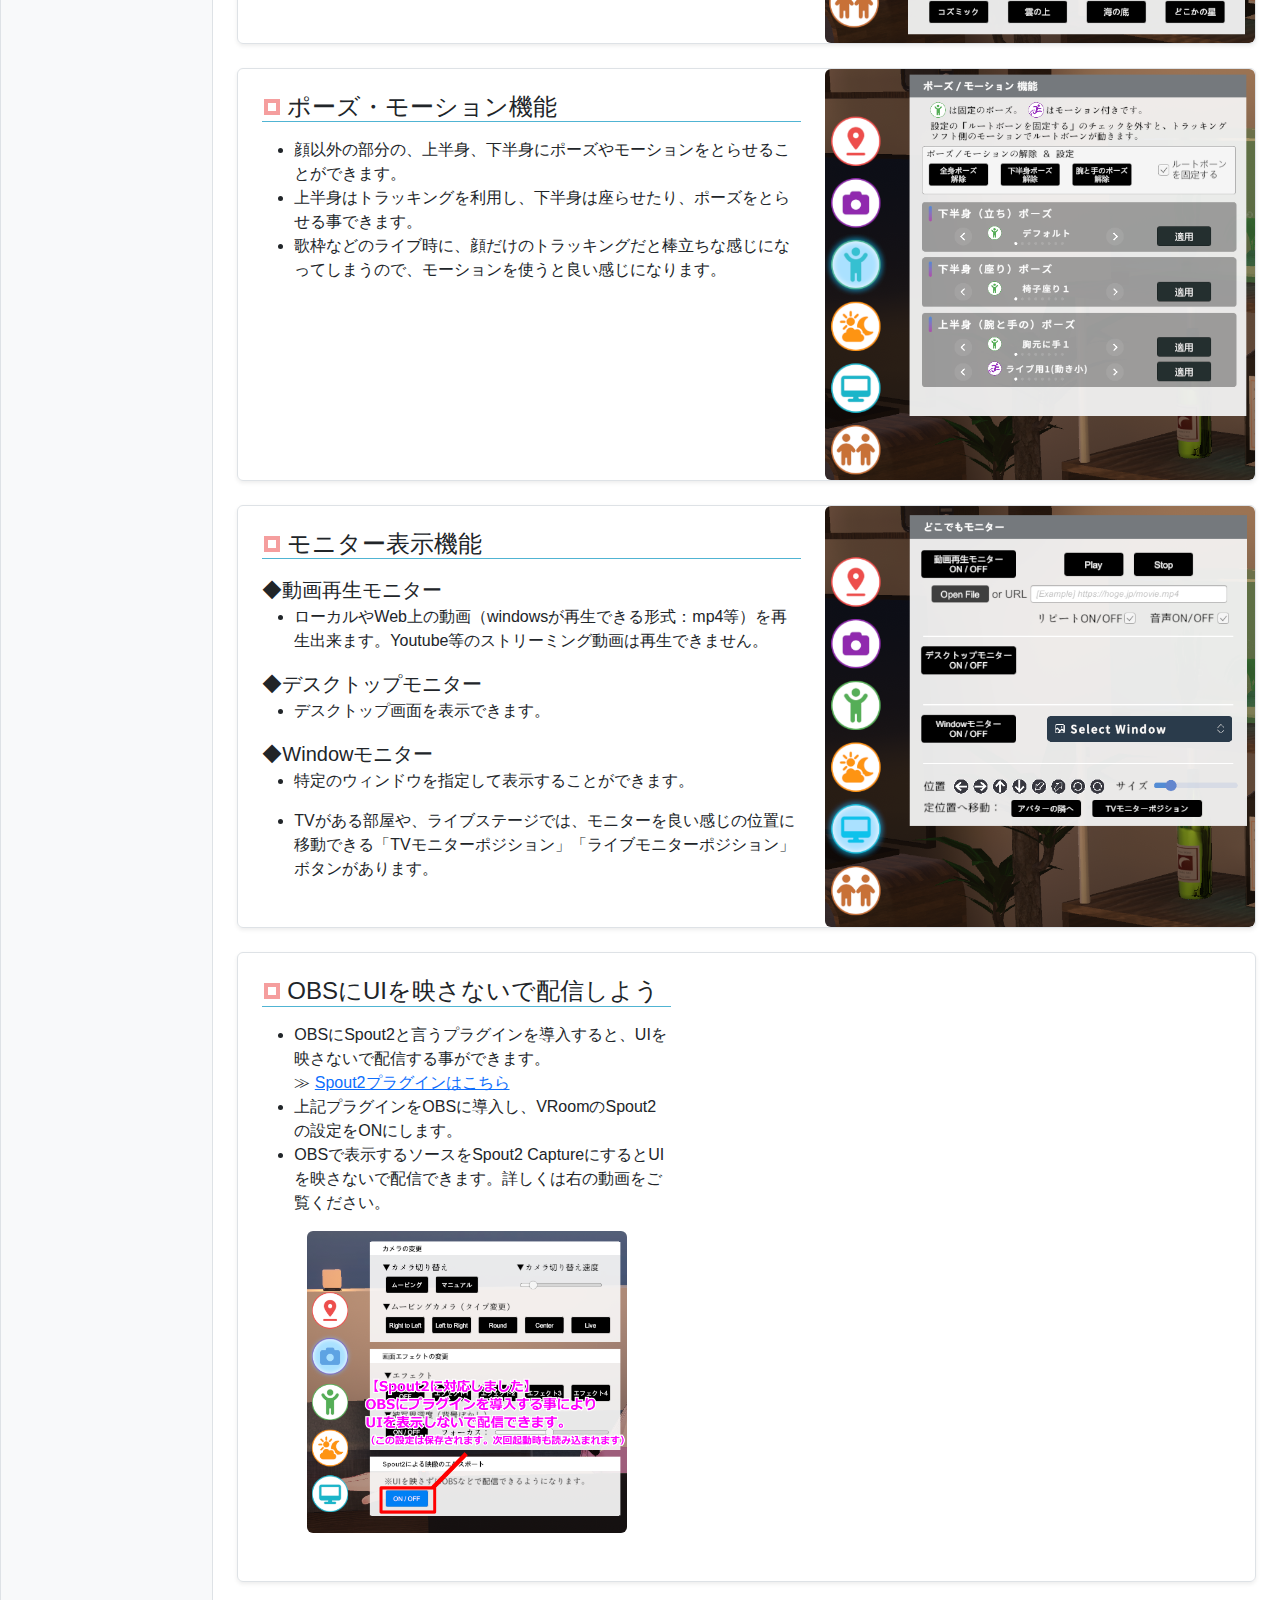
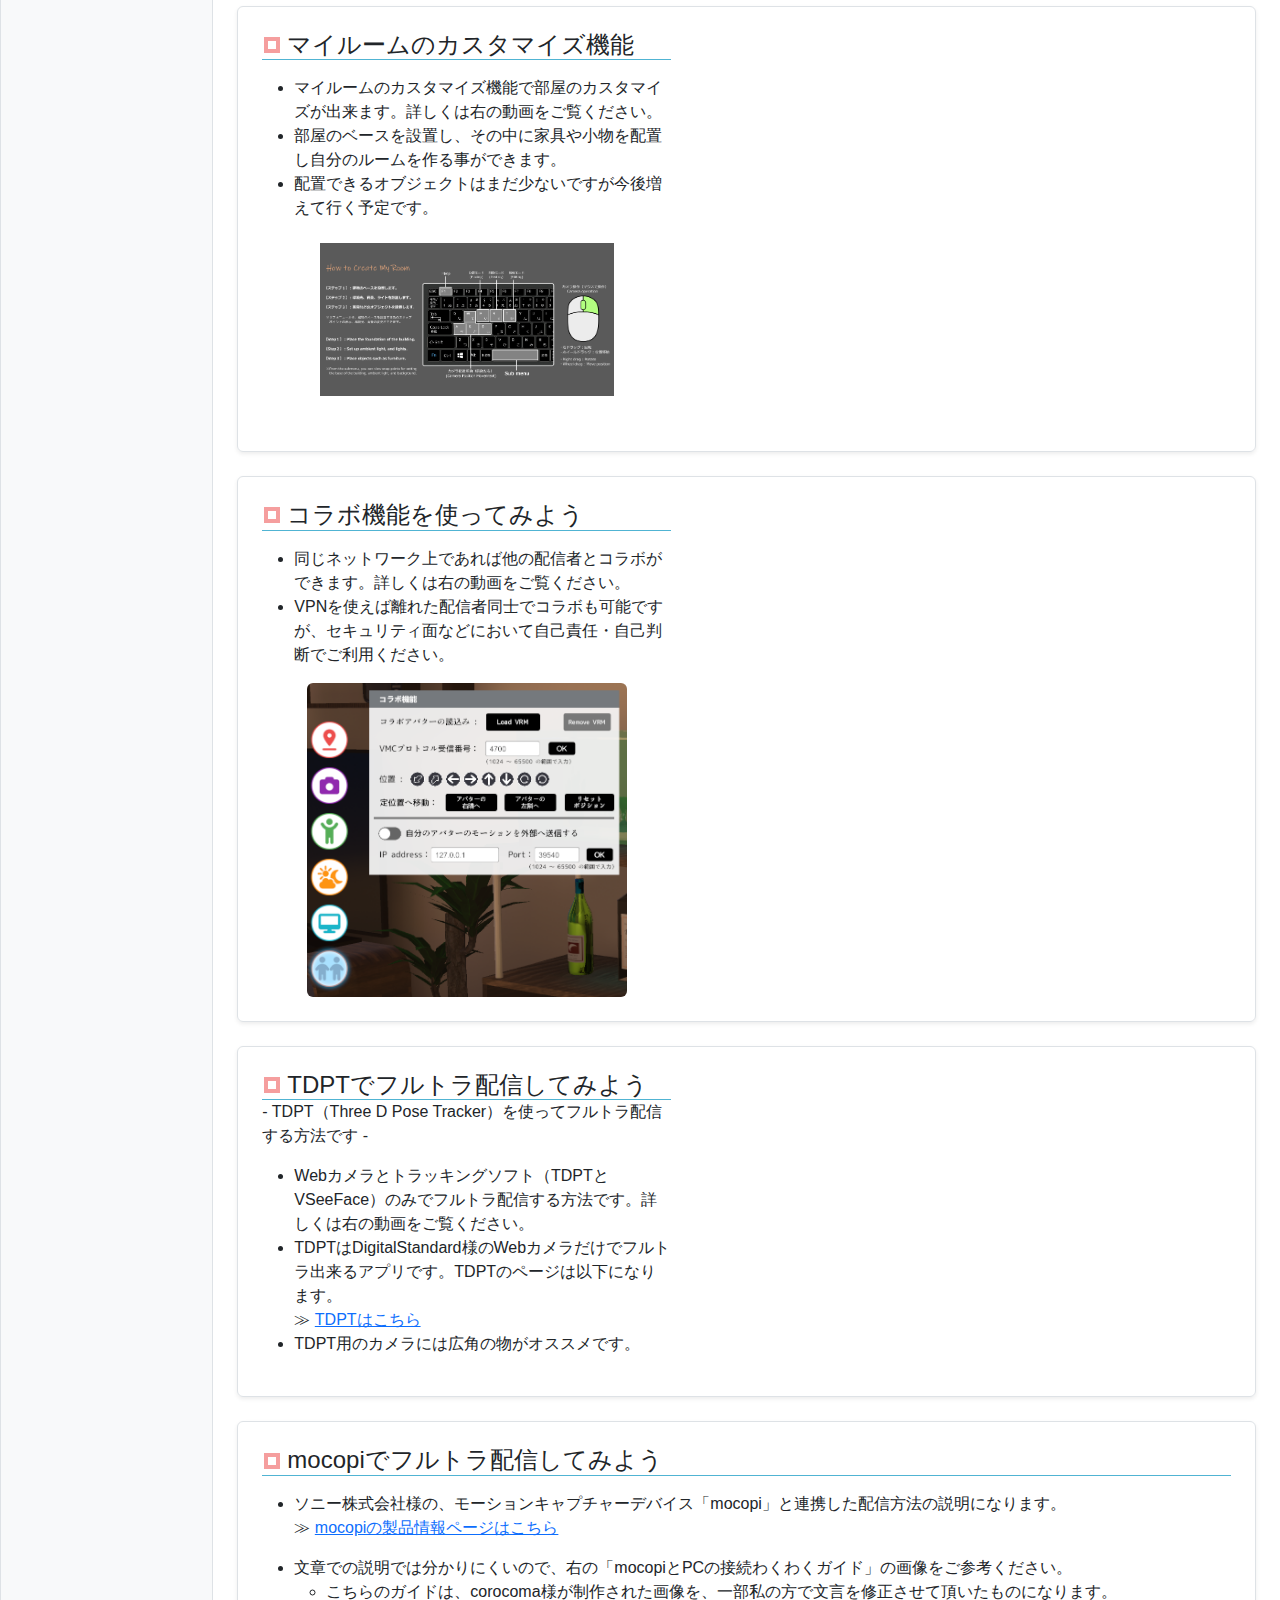
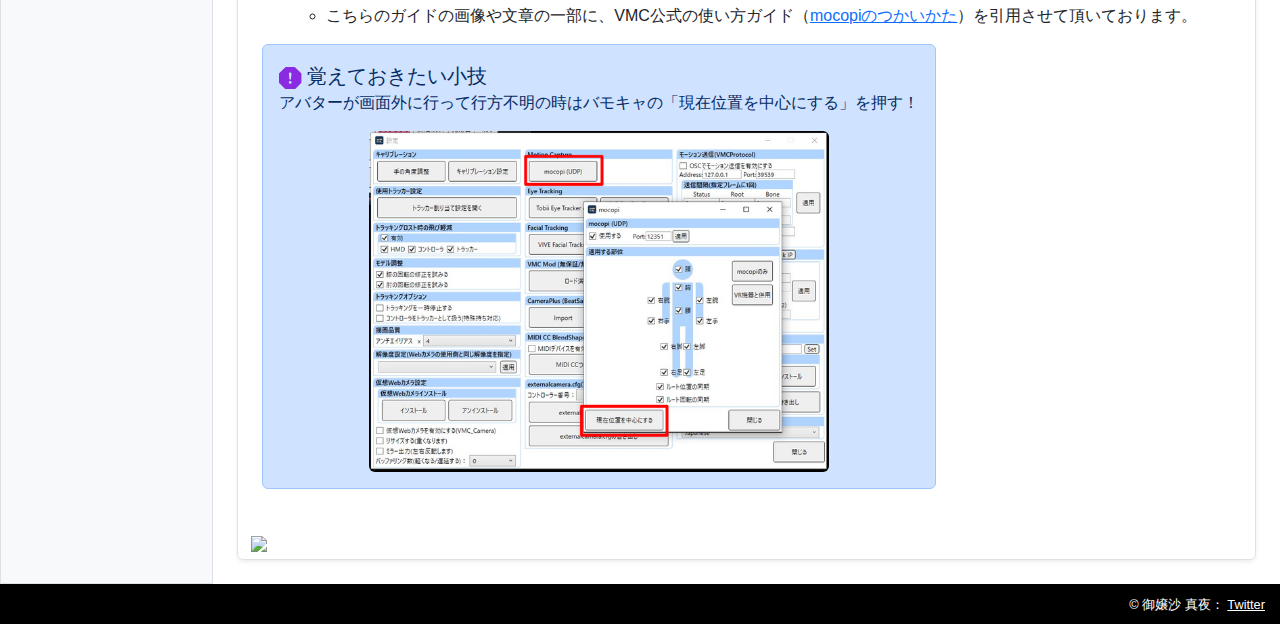
==== commit 4be5196a: "fix css" ====
--- a/howto.html
+++ b/howto.html
@@ -46,14 +46,9 @@
   <div class="container-fluid">
     <div class="row">
       <div class="sidebar border border-right col-md-3 col-lg-2 p-0 bg-body-tertiary">
-        <div class="offcanvas-lg offcanvas-end bg-body-tertiary" tabindex="-1" id="sidebarMenu"
+        <div class="bg-body-tertiary" tabindex="-1" id="sidebarMenu"
           aria-labelledby="sidebarMenuLabel">
-          <div class="offcanvas-header">
-            <h5 class="offcanvas-title" id="sidebarMenuLabel">Company name</h5>
-            <button type="button" class="btn-close" data-bs-dismiss="offcanvas" data-bs-target="#sidebarMenu"
-              aria-label="Close"></button>
-          </div>
-          <div class="offcanvas-body d-md-flex flex-column p-0 pt-lg-3 overflow-y-auto">
+          <div class="offcanvas-body d-md-flex flex-column p-0 pt-lg-3 overflow-y-auto" style="margin-top: 60px;">
             <ul class="nav flex-column">
 
               <h6
@@ -230,7 +225,7 @@
               <li>以上でアプリが起動し、インストールは完了です。</li>
             </ol>
           </div>
-          <div class="col-auto d-none d-lg-block">
+          <div class="col-auto d-none d-md-block">
             <img src="./images/install.png" data-bs-toggle="modal" data-bs-target="#installModal"
               class="btn d-block rounded mx-auto" width="500px" />
             <!-- Modal -->
@@ -262,7 +257,7 @@
               <li>詳しくは右の動画をご覧ください。</li>
             </ol>
           </div>
-          <div class="col-auto d-none d-lg-block">
+          <div class="col-auto d-none d-md-block">
             <iframe width="560" height="315" src="https://www.youtube.com/embed/WqyKsL5DUWA?si=1Ex30fjyi0sqAFz3"
               title="YouTube video player" frameborder="0"
               allow="accelerometer; autoplay; clipboard-write; encrypted-media; gyroscope; picture-in-picture; web-share"
@@ -302,7 +297,7 @@
               <li>【マウスホイールドラッグ】位置移動（マニュアルカメラのみ）</li>
             </ul>
           </div>
-          <div class="col-auto d-none d-lg-block">
+          <div class="col-auto d-none d-md-block">
             <img src="./images/shortcut.png" data-bs-toggle="modal" data-bs-target="#shortcutlModal"
               class="btn d-block rounded mx-auto" width="560px" />
             <!-- Modal -->
@@ -341,7 +336,7 @@
               <li>マイクは現在3種類あるのでお好みのをお使いください。</li>
             </ul>
           </div>
-          <div class="col-auto d-none d-lg-block">
+          <div class="col-auto d-none d-md-block">
             <img src="./images/avatar.png" class="d-block rounded mx-auto" width="430px" />
           </div>
         </div>
@@ -362,7 +357,7 @@
               <li>画面エフェクトは現在4種類です。被写界深度をONにすると背景をぼかす事ができます。</li>
             </ul>
           </div>
-          <div class="col-auto d-none d-lg-block">
+          <div class="col-auto d-none d-md-block">
             <img src="./images/camera.png" class="d-block rounded mx-auto" width="430px" />
           </div>
         </div>
@@ -385,7 +380,7 @@
               <li>部屋の外の空（sky）の種類を変更できます。部屋の外が見えないルームではここを変更しても何も変わりません。</li>
             </ul>
           </div>
-          <div class="col-auto d-none d-lg-block">
+          <div class="col-auto d-none d-md-block">
             <img src="./images/light.png" class="d-block rounded mx-auto" width="430px" />
           </div>
         </div>
@@ -401,7 +396,7 @@
               <li>歌枠などのライブ時に、顔だけのトラッキングだと棒立ちな感じになってしまうので、モーションを使うと良い感じになります。</li>
             </ul>
           </div>
-          <div class="col-auto d-none d-lg-block">
+          <div class="col-auto d-none d-md-block">
             <img src="./images/pose.png" class="d-block rounded mx-auto" width="430px" />
           </div>
         </div>
@@ -427,7 +422,7 @@
               <li>TVがある部屋や、ライブステージでは、モニターを良い感じの位置に移動できる「TVモニターポジション」「ライブモニターポジション」ボタンがあります。</li>
             </ul>
           </div>
-          <div class="col-auto d-none d-lg-block">
+          <div class="col-auto d-none d-md-block">
             <img src="./images/monitor.png" class="d-block rounded mx-auto" width="430px" />
           </div>
         </div>
@@ -446,7 +441,7 @@
             </ul>
             <img src="./images/spout.png" class="d-block rounded mx-auto" width="320px" /><br />
           </div>
-          <div class="col-auto d-none d-lg-block">
+          <div class="col-auto d-none d-md-block">
             <iframe width="560" height="315" src="https://www.youtube.com/embed/_XKl6-BYN8M?si=95vYWMEVdZ9kSv9m"
               title="YouTube video player" frameborder="0"
               allow="accelerometer; autoplay; clipboard-write; encrypted-media; gyroscope; picture-in-picture; web-share"
@@ -480,7 +475,7 @@
               </div>
             </div>
           </div>
-          <div class="col-auto d-none d-lg-block">
+          <div class="col-auto d-none d-md-block">
             <iframe width="560" height="315" src="https://www.youtube.com/embed/QtkTBb5yjyE?si=tveruBZmSBWZfxhO"
               title="YouTube video player" frameborder="0"
               allow="accelerometer; autoplay; clipboard-write; encrypted-media; gyroscope; picture-in-picture; web-share"
@@ -499,7 +494,7 @@
             </ul>
             <img src="./images/collabo.png" class="d-block rounded mx-auto" width="320px" />
           </div>
-          <div class="col-auto d-none d-lg-block">
+          <div class="col-auto d-none d-md-block">
             <iframe width="560" height="315" src="https://www.youtube.com/embed/qUDvor2fsSQ?si=wwQJN6MLGHhqMcwJ"
               title="YouTube video player" frameborder="0"
               allow="accelerometer; autoplay; clipboard-write; encrypted-media; gyroscope; picture-in-picture; web-share"
@@ -521,7 +516,7 @@
               <li>TDPT用のカメラには広角の物がオススメです。</li>
             </ul>
           </div>
-          <div class="col-auto d-none d-lg-block">
+          <div class="col-auto d-none d-md-block">
             <iframe width="560" height="315" src="https://www.youtube.com/embed/nK-a5Lmama8?si=vbHqQWAIzhHBELSb"
               title="YouTube video player" frameborder="0"
               allow="accelerometer; autoplay; clipboard-write; encrypted-media; gyroscope; picture-in-picture; web-share"
@@ -561,7 +556,7 @@
               <img src="./images/mocopi_tips.png" class="d-block rounded mx-auto" width="460px" />
             </div>
           </div>
-          <div class="col-auto d-none d-lg-block">
+          <div class="col-auto d-none d-md-block">
             <img src="./images/mocopi.png" data-bs-toggle="modal" data-bs-target="#mocopilModal"
               class="btn d-block rounded mx-auto" width="500px" />
             <!-- Modal -->
@@ -585,7 +580,7 @@
             <h4 class="mb-0">hogehoge</h4>
             <p class="card-text mb-6">-fugafuga-</p>
           </div>
-          <div class="col-auto d-none d-lg-block">
+          <div class="col-auto d-none d-md-block">
             <img src="./images/top_001.png" class="d-block rounded mx-auto" width="300px" />
           </div>
         </div> -->
--- a/main.css
+++ b/main.css
@@ -8,6 +8,7 @@
     background-color: black;
     color: white;
     padding: 0 15px;
+    min-width: 860px;
 }
 
 .header .nav {
